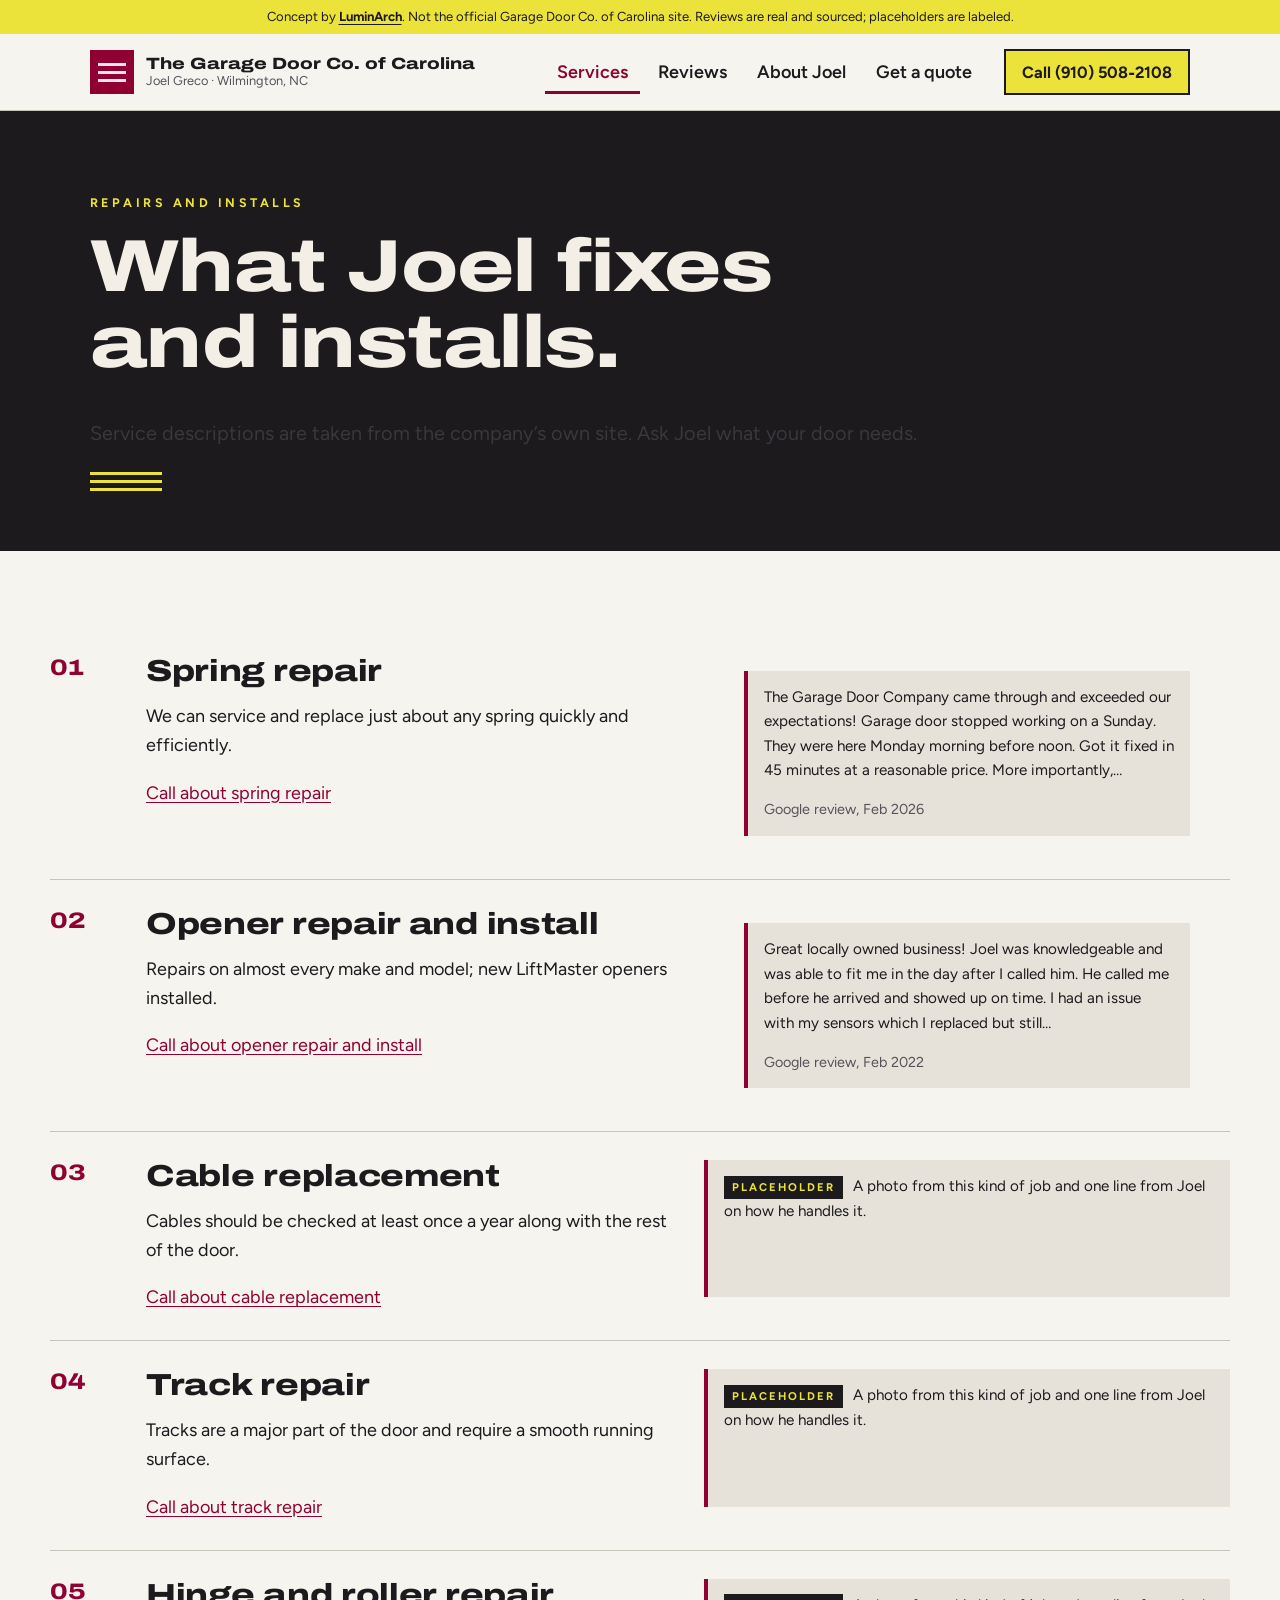
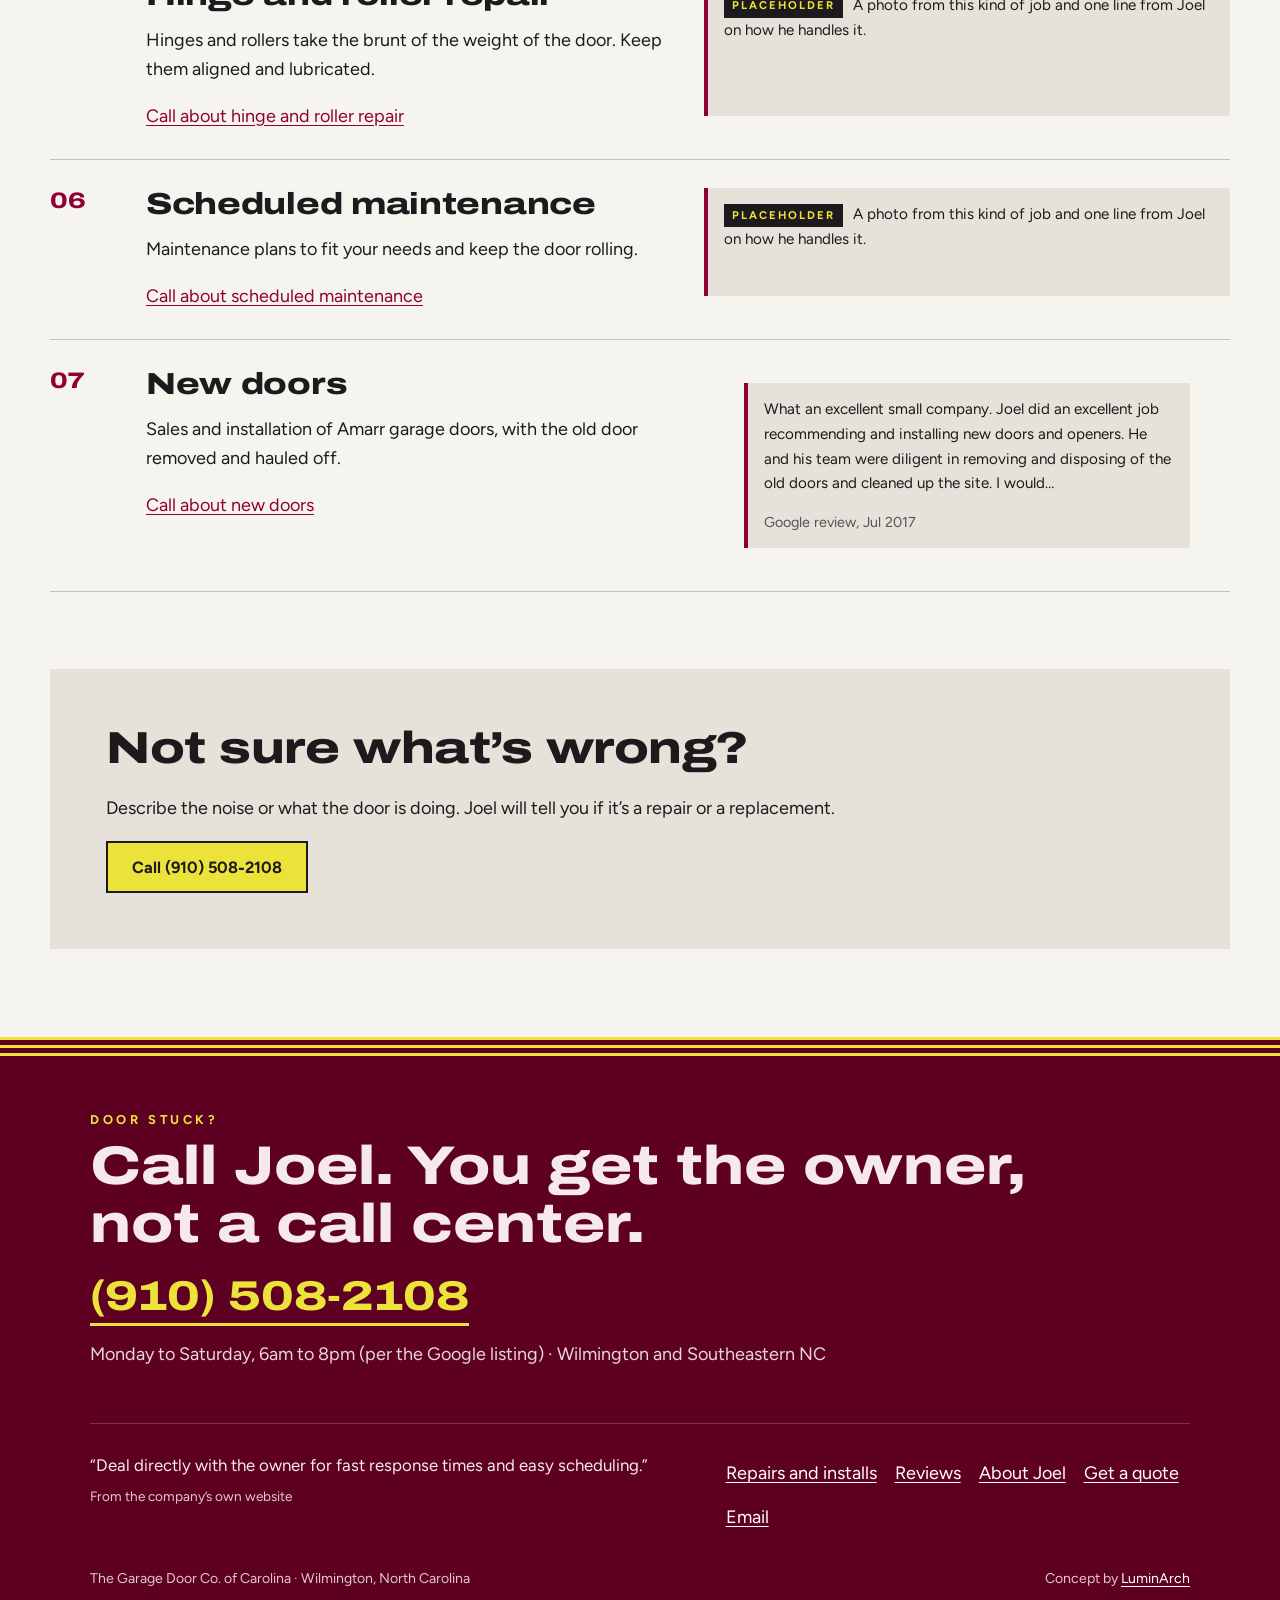
==== services.html @ 9bfe54ca "Garage Door Co. of Carolina concept demo" ====
<!doctype html><html lang="en" class="no-js"><head><meta charset="utf-8"><meta name="viewport" content="width=device-width,initial-scale=1">
<title>Garage Door Springs, Openers and New Doors | Wilmington</title><meta name="description" content="Spring repair, cables, tracks, rollers, opener repair and new Amarr doors with LiftMaster openers from The Garage Door Co. of Carolina in Wilmington. Call Joel."><link rel="canonical" href="https://garage-door-co-of-carolina-demo.vercel.app/services.html">
<meta property="og:type" content="website"><meta property="og:site_name" content="The Garage Door Co. of Carolina (concept)"><meta property="og:title" content="Garage Door Springs, Openers and New Doors | Wilmington"><meta property="og:description" content="Spring repair, cables, tracks, rollers, opener repair and new Amarr doors with LiftMaster openers from The Garage Door Co. of Carolina in Wilmington. Call Joel."><meta property="og:url" content="https://garage-door-co-of-carolina-demo.vercel.app/services.html"><meta property="og:image" content="https://garage-door-co-of-carolina-demo.vercel.app/og.png">
<meta name="twitter:card" content="summary_large_image"><meta name="twitter:title" content="Garage Door Springs, Openers and New Doors | Wilmington"><meta name="twitter:description" content="Spring repair, cables, tracks, rollers, opener repair and new Amarr doors with LiftMaster openers from The Garage Door Co. of Carolina in Wilmington. Call Joel."><meta name="twitter:image" content="https://garage-door-co-of-carolina-demo.vercel.app/og.png">
<meta name="robots" content="noindex, nofollow"><!-- concept demo, not for indexing -->
<meta name="theme-color" content="#5e0021">
<link rel="preload" as="font" type="font/woff2" href="fonts/archivo-normal-800-latin.woff2" crossorigin>
<link rel="preload" as="font" type="font/woff2" href="fonts/figtree-normal-400-700-latin.woff2" crossorigin>
<link rel="stylesheet" href="css/design-system.css"><link rel="stylesheet" href="css/components.css"><link rel="stylesheet" href="css/pages.css">
<link rel="icon" href="data:image/svg+xml,%3Csvg xmlns='http://www.w3.org/2000/svg' viewBox='0 0 32 32'%3E%3Crect width='32' height='32' fill='%238f0033'/%3E%3Cpath d='M6 10h20M6 16h20M6 22h20' stroke='%23fff' stroke-width='3'/%3E%3C/svg%3E">
<script>document.documentElement.classList.replace('no-js','js-ready')</script><script type="application/ld+json">[{"@context": "https://schema.org", "@type": "HomeAndConstructionBusiness", "name": "The Garage Door Co. of Carolina", "url": "https://garage-door-co-of-carolina-demo.vercel.app/", "telephone": "+1-910-508-2108", "email": "info@thegaragedoorcompany.biz", "founder": {"@type": "Person", "name": "Joel Greco"}, "address": {"@type": "PostalAddress", "addressLocality": "Wilmington", "addressRegion": "NC", "addressCountry": "US"}, "openingHours": "Mo-Sa 06:00-20:00", "areaServed": "Southeastern North Carolina", "aggregateRating": {"@type": "AggregateRating", "ratingValue": "4.9", "reviewCount": "97"}}, {"@context": "https://schema.org", "@type": "Service", "serviceType": "Garage door and opener installation and repair", "provider": {"@type": "HomeAndConstructionBusiness", "name": "The Garage Door Co. of Carolina"}, "areaServed": "Wilmington, NC"}, {"@context": "https://schema.org", "@type": "BreadcrumbList", "itemListElement": [{"@type": "ListItem", "position": 1, "name": "Home", "item": "https://garage-door-co-of-carolina-demo.vercel.app/"}, {"@type": "ListItem", "position": 2, "name": "Repairs and installs", "item": "https://garage-door-co-of-carolina-demo.vercel.app/services.html"}]}]</script></head><body>
<a class="skip" href="#main">Skip to content</a>
<div class="demo-bar">Concept by <a href="https://luminarch.pro">LuminArch</a>. Not the official Garage Door Co. of Carolina site. Reviews are real and sourced; placeholders are labeled.</div>
<header class="top"><div class="wrap nav"><a class="mark" href="index.html"><span class="mk" aria-hidden="true"><i></i><i></i><i></i></span><span><b>The Garage Door Co. of Carolina</b><small>Joel Greco &middot; Wilmington, NC</small></span></a>
<button class="menu-btn" aria-expanded="false" aria-controls="menu">Menu</button><ul id="menu"><li><a href="services.html" aria-current="page">Services</a></li><li><a href="reviews.html">Reviews</a></li><li><a href="about.html">About Joel</a></li><li><a href="contact.html">Get a quote</a></li></ul><a class="btn btn--call" href="tel:+19105082108">Call (910) 508&#8209;2108</a></div></header><main id="main">
<section class="sub on-dark"><div class="wrap"><p class="kicker">Repairs and installs</p><h1>What Joel fixes and installs.</h1><p class="lede">Service descriptions are taken from the company&rsquo;s own site. Ask Joel what your door needs.</p><span class="seams " aria-hidden="true"><i></i><i></i><i></i></span></div></section>
<section class="wrap svc"><article id="springs" class="svc-row rv"><span class="n">01</span><div><h2>Spring repair</h2><p>We can service and replace just about any spring quickly and efficiently.</p><a href="tel:+19105082108">Call about spring repair</a></div><blockquote class="note"><p>The Garage Door Company came through and exceeded our expectations! Garage door stopped working on a Sunday. They were here Monday morning before noon. Got it fixed in 45 minutes at a reasonable price. More importantly,&hellip;</p><footer class="fine">Google review, Feb 2026</footer></blockquote></article><article id="openers" class="svc-row rv"><span class="n">02</span><div><h2>Opener repair and install</h2><p>Repairs on almost every make and model; new LiftMaster openers installed.</p><a href="tel:+19105082108">Call about opener repair and install</a></div><blockquote class="note"><p>Great locally owned business! Joel was knowledgeable and was able to fit me in the day after I called him. He called me before he arrived and showed up on time. I had an issue with my sensors which I replaced but still&hellip;</p><footer class="fine">Google review, Feb 2022</footer></blockquote></article><article id="cables" class="svc-row rv"><span class="n">03</span><div><h2>Cable replacement</h2><p>Cables should be checked at least once a year along with the rest of the door.</p><a href="tel:+19105082108">Call about cable replacement</a></div><p class="note"><span class="ph">Placeholder</span> A photo from this kind of job and one line from Joel on how he handles it.</p></article><article id="tracks" class="svc-row rv"><span class="n">04</span><div><h2>Track repair</h2><p>Tracks are a major part of the door and require a smooth running surface.</p><a href="tel:+19105082108">Call about track repair</a></div><p class="note"><span class="ph">Placeholder</span> A photo from this kind of job and one line from Joel on how he handles it.</p></article><article id="rollers" class="svc-row rv"><span class="n">05</span><div><h2>Hinge and roller repair</h2><p>Hinges and rollers take the brunt of the weight of the door. Keep them aligned and lubricated.</p><a href="tel:+19105082108">Call about hinge and roller repair</a></div><p class="note"><span class="ph">Placeholder</span> A photo from this kind of job and one line from Joel on how he handles it.</p></article><article id="maintenance" class="svc-row rv"><span class="n">06</span><div><h2>Scheduled maintenance</h2><p>Maintenance plans to fit your needs and keep the door rolling.</p><a href="tel:+19105082108">Call about scheduled maintenance</a></div><p class="note"><span class="ph">Placeholder</span> A photo from this kind of job and one line from Joel on how he handles it.</p></article><article id="new-doors" class="svc-row rv"><span class="n">07</span><div><h2>New doors</h2><p>Sales and installation of Amarr garage doors, with the old door removed and hauled off.</p><a href="tel:+19105082108">Call about new doors</a></div><blockquote class="note"><p>What an excellent small company. Joel did an excellent job recommending and installing new doors and openers. He and his team were diligent in removing and disposing of the old doors and cleaned up the site. I would&hellip;</p><footer class="fine">Google review, Jul 2017</footer></blockquote></article></section>
<section class="wrap band rv"><h2>Not sure what&rsquo;s wrong?</h2><p>Describe the noise or what the door is doing. Joel will tell you if it&rsquo;s a repair or a replacement.</p><a class="btn btn--call" href="tel:+19105082108">Call (910) 508&#8209;2108</a></section>
</main><footer class="site-foot"><span class="seams seams--rule" aria-hidden="true"><i></i><i></i><i></i></span><div class="wrap">
<div class="sign">
 <p class="sign-k">Door stuck?</p>
 <p class="sign-h">Call Joel. You get the owner, not a call center.</p>
 <a class="sign-num" href="tel:+19105082108">(910) 508&#8209;2108</a>
 <p class="sign-sub">Monday to Saturday, 6am to 8pm (per the Google listing) &middot; Wilmington and Southeastern NC</p>
</div>
<div class="foot-grid">
 <p class="foot-quote">&ldquo;Deal directly with the owner for fast response times and easy scheduling.&rdquo;<span>From the company&rsquo;s own website</span></p>
 <nav aria-label="Footer"><a href="services.html">Repairs and installs</a><a href="reviews.html">Reviews</a><a href="about.html">About Joel</a><a href="contact.html">Get a quote</a><a href="mailto:info@thegaragedoorcompany.biz">Email</a></nav>
</div>
<div class="foot-row"><span>The Garage Door Co. of Carolina &middot; Wilmington, North Carolina</span><span>Concept by <a href="https://luminarch.pro">LuminArch</a></span></div></div></footer>
<nav class="callbar" aria-label="Quick contact"><a class="cb-call" href="tel:+19105082108">Call Joel &middot; (910) 508&#8209;2108</a><a class="cb-q" href="contact.html">Quote</a></nav>
<script src="js/main.js"></script></body></html>
---- css/design-system.css ----
@font-face{font-family:'Archivo';font-style:normal;font-weight:800;font-display:swap;src:url(../fonts/archivo-normal-800-latin.woff2) format('woff2')}
@font-face{font-family:'Figtree';font-style:normal;font-weight:400 700;font-display:swap;src:url(../fonts/figtree-normal-400-700-latin.woff2) format('woff2')}
:root{--oxblood:#8f0033;--oxblood-dk:#5e0021;--lamp:#ece33a;--ink:#1c1a1d;--slate:#55525a;--paper:#f6f4ef;--concrete:#e6e2da;--seam:#c9c4ba;--white:#fff;
--disp:'Archivo','Arial Narrow',Arial,sans-serif;--body:'Figtree',system-ui,-apple-system,'Segoe UI',sans-serif;--ease:cubic-bezier(.22,1,.36,1);--wrap:1180px}
*,*::before,*::after{box-sizing:border-box}
html{-webkit-text-size-adjust:100%;scroll-behavior:smooth}
body{margin:0;background:var(--paper);color:var(--ink);font:400 18px/1.62 var(--body);overflow-x:hidden}
img{max-width:100%;height:auto;display:block}
h1,h2,h3{font-family:var(--disp);font-weight:800;line-height:1.04;letter-spacing:-.01em;margin:0 0 .5em;text-wrap:balance}
h1{font-size:clamp(2.1rem,6.4vw,4.6rem)}h2{font-size:clamp(1.7rem,3.8vw,2.8rem)}h3{font-size:1.25rem}
p{margin:0 0 1em;max-width:68ch}
a{color:var(--oxblood);text-underline-offset:3px}
:focus-visible{outline:3px solid var(--lamp);outline-offset:3px;box-shadow:0 0 0 6px var(--ink)}
.wrap{max-width:var(--wrap);margin:0 auto;padding:0 clamp(16px,4vw,40px)}
.sr{position:absolute;width:1px;height:1px;overflow:hidden;clip:rect(0 0 0 0)}
.kicker{font:700 .78rem/1.3 var(--body);letter-spacing:.28em;text-transform:uppercase;color:var(--oxblood);margin:0 0 1rem;display:flex;align-items:center;gap:.7em}
.on-dark .kicker{color:var(--lamp)}
.on-dark{background:var(--ink);color:#f3efe7}.on-dark a:not(.btn){color:var(--lamp)}
.fine{font-size:.9rem;color:var(--slate)}.on-dark .fine{color:#bdb8ae}
@media (prefers-reduced-motion:reduce){*{animation:none!important;transition:none!important;scroll-behavior:auto!important}}
---- css/components.css ----
.skip{position:absolute;left:-999px;top:0;background:var(--lamp);color:var(--ink);padding:12px 16px;z-index:99}.skip:focus{left:8px}
.demo-bar{background:var(--lamp);color:var(--ink);font-size:.82rem;line-height:1.4;padding:8px clamp(16px,4vw,40px);text-align:center}
.demo-bar a{color:var(--ink);font-weight:700;display:inline-block;padding:12px 0;margin:-12px 0}
.top{background:var(--paper);border-bottom:1px solid var(--seam);position:relative;z-index:20}
.nav{display:flex;align-items:center;gap:20px;min-height:76px}
.mark{display:flex;align-items:center;gap:12px;text-decoration:none;color:var(--ink);margin-right:auto;min-height:44px;min-width:0}
.mk{flex:none;width:44px;height:44px;background:var(--oxblood);display:grid;align-content:center;gap:5px;padding:0 8px}
.mk i{display:block;height:3px;background:#fff;opacity:.9}
.mark b{font-family:var(--disp);font-size:1.02rem;line-height:1.1;display:block}
.mark small{display:block;font-size:.8rem;color:var(--slate);line-height:1.3}
#menu{list-style:none;display:flex;gap:6px;margin:0;padding:0}
#menu a{white-space:nowrap;display:flex;align-items:center;min-height:44px;padding:0 12px;color:var(--ink);text-decoration:none;font-weight:600}
#menu a[aria-current]{color:var(--oxblood);box-shadow:inset 0 -3px 0 var(--oxblood)}
#menu a:hover{color:var(--oxblood)}
.menu-btn{display:none;font:700 1rem var(--body);background:none;border:2px solid var(--ink);min-height:44px;min-width:64px;padding:0 14px;cursor:pointer;color:var(--ink)}
.btn{display:inline-flex;align-items:center;justify-content:center;gap:.5em;min-height:52px;padding:0 24px;font:700 1.02rem var(--body);text-decoration:none;border:2px solid transparent;cursor:pointer;transition:transform .2s var(--ease),background .2s}
.btn:hover{transform:translateY(-2px)}
.btn--call{background:var(--lamp);color:var(--ink);border-color:var(--ink)}
.btn--ox{background:var(--oxblood);color:#fff}
.btn--line{border-color:currentColor;color:inherit;background:transparent}
.nav .btn--call{min-height:46px;padding:0 16px;white-space:nowrap}
.cl-short{display:none}
/* signature: door seams, three grooves like a sectional panel */
.seams{display:grid;gap:5px;width:72px}.seams i{display:block;height:3px;background:var(--oxblood)}
.on-dark .seams i{background:var(--lamp)}
.seams--rule{width:100%;margin:0}.seams--rule i{background:var(--seam)}
.ph{display:inline-block;background:var(--ink);color:var(--lamp);font:700 .7rem/1 var(--body);letter-spacing:.18em;text-transform:uppercase;padding:6px 8px;margin-right:6px;vertical-align:middle}
.phbox{background:repeating-linear-gradient(0deg,var(--concrete) 0 46px,var(--seam) 46px 49px);border:1px solid var(--seam);min-height:280px;display:flex;align-items:flex-end;padding:20px}
.phbox p{background:var(--paper);padding:14px;margin:0;font-size:.95rem}
.note{background:var(--concrete);padding:14px 16px;font-size:.95rem;border-left:4px solid var(--oxblood)}
.stars{color:#b58900;letter-spacing:.08em}
.on-dark .stars{color:var(--lamp)}
.rv{opacity:1}
.js-ready .rv{opacity:0;transform:translateY(22px);transition:opacity .7s var(--ease),transform .7s var(--ease)}
.js-ready .rv.in{opacity:1;transform:none}
/* sticky call bar, phones */
.callbar{display:none}
@media (max-width:760px){
 .callbar{display:grid;grid-template-columns:1fr auto;position:fixed;left:0;right:0;bottom:0;z-index:50;background:var(--ink);border-top:3px solid var(--lamp);padding:8px 10px calc(8px + env(safe-area-inset-bottom));gap:8px}
 .callbar a{min-height:52px;display:flex;align-items:center;justify-content:center;font-weight:700;text-decoration:none}
 .callbar .cb-call{background:var(--lamp);color:var(--ink);font-size:1.08rem}
 .callbar .cb-q{color:#fff;border:2px solid #fff;padding:0 16px}
 body{padding-bottom:84px}
}
@media (max-width:1080px){
 .menu-btn{display:block}
 #menu{display:none;position:absolute;left:0;right:0;top:100%;background:var(--paper);flex-direction:column;padding:8px clamp(16px,4vw,40px) 16px;border-bottom:3px solid var(--oxblood);gap:0}
 #menu.open{display:flex}
 #menu a{min-height:52px;border-bottom:1px solid var(--seam)}
}
@media (max-width:760px){.nav .btn--call{display:none}}
@media (max-width:400px){.mark small{display:none}.mark b{font-size:.92rem}.nav{gap:10px}}
.site-foot{background:var(--oxblood-dk);color:#f6e9ee;padding:0 0 32px}
.site-foot .seams--rule i{background:var(--lamp)}
.sign{padding:56px 0 36px}
.sign-k{font:700 .8rem var(--body);letter-spacing:.28em;text-transform:uppercase;color:var(--lamp);margin:0 0 10px}
.sign-h{font:800 clamp(1.8rem,4.6vw,3.4rem)/1.05 var(--disp);margin:0 0 18px;max-width:22ch}
.sign-num{display:inline-flex;align-items:center;min-height:56px;font:800 clamp(1.6rem,5vw,2.6rem) var(--disp);color:var(--lamp)!important;text-decoration:none;border-bottom:3px solid var(--lamp)}
.sign-sub{margin-top:14px;color:#e9d6dd}
.foot-grid{display:grid;grid-template-columns:1.3fr 1fr;gap:32px;padding:28px 0;border-top:1px solid rgba(255,255,255,.2)}
.foot-grid nav{display:flex;flex-wrap:wrap;gap:0 18px;align-content:flex-start}
.foot-grid nav a{color:#fff;min-height:44px;display:inline-flex;align-items:center}
.foot-quote{font-size:1.05rem;margin:0}.foot-quote span{display:block;font-size:.85rem;color:#e0c6cf;margin-top:6px}
.foot-row{display:flex;flex-wrap:wrap;justify-content:space-between;gap:8px 20px;font-size:.88rem;color:#e0c6cf}
.foot-row a{color:#fff;display:inline-block;padding:12px 0;margin:-12px 0}
@media (max-width:700px){.foot-grid{grid-template-columns:1fr}}
---- css/pages.css ----
/* HERO: object-led. A drawn sectional door beside the copy; the door's handle is the phone number. */
.hero{padding:clamp(36px,6vw,80px) 0 clamp(40px,6vw,88px);background:var(--paper)}
.hero-grid{display:grid;grid-template-columns:1.15fr .85fr;gap:clamp(28px,5vw,72px);align-items:center}
.hero h1 em{font-style:normal;color:var(--oxblood)}
.lede{font-size:clamp(1.08rem,1.6vw,1.24rem);color:#3a373d}
.cta{display:flex;flex-wrap:wrap;gap:12px;margin:26px 0 22px}
.hero-facts{display:flex;flex-wrap:wrap;gap:10px 28px;margin:0;padding:18px 0 0;border-top:1px solid var(--seam)}
.hero-facts div{min-width:0}.hero-facts dt{font-size:.74rem;letter-spacing:.22em;text-transform:uppercase;color:var(--slate);font-weight:700}
.hero-facts dd{margin:2px 0 0;font-weight:600}
.door{position:relative;background:var(--ink);padding:16px 16px 0;box-shadow:0 30px 60px -30px rgba(28,26,29,.55)}
.door-frame{background:#d9d4ca;display:grid;gap:4px;padding:4px 4px 0}
.panel{height:clamp(54px,7vw,82px);background:linear-gradient(#f2efe9,#dcd7cd);display:grid;grid-template-columns:repeat(4,1fr);gap:8px;padding:9px}
.panel i{border:1px solid #c6c0b4;box-shadow:inset 0 1px 0 #fff}
.door-handle{position:absolute;left:50%;bottom:clamp(24px,4vw,40px);transform:translateX(-50%);width:max-content;max-width:calc(100% - 32px);background:var(--lamp);color:var(--ink);text-decoration:none;font:800 clamp(1.15rem,2.6vw,1.7rem) var(--disp);padding:14px 22px;border:3px solid var(--ink);display:flex;flex-direction:column;align-items:center;line-height:1.1}
.door-handle small{font:700 .72rem var(--body);letter-spacing:.22em;text-transform:uppercase;margin-bottom:4px}
.door-handle:hover{background:#fff}
.door-cap{font-size:.85rem;color:var(--slate);margin:12px 0 0}
@media (max-width:860px){.hero-grid{grid-template-columns:1fr}.door{max-width:520px}}
/* fixes: a two-column ledger of what breaks */
.breaks{padding:clamp(56px,8vw,104px) 0}
.breaks-grid{display:grid;grid-template-columns:.8fr 1.2fr;gap:clamp(28px,5vw,72px)}
.breaks-head{position:sticky;top:24px;align-self:start}
.ledger{list-style:none;margin:0;padding:0;border-top:3px solid var(--ink)}
.ledger li{display:grid;grid-template-columns:3.2rem 1fr;gap:6px 16px;padding:18px 0;border-bottom:1px solid var(--seam)}
.ledger .n{font:800 1.1rem var(--disp);color:var(--oxblood)}
.ledger b{display:block;font-size:1.1rem}
.ledger span{grid-column:2;color:#3a373d}
@media (max-width:860px){.breaks-grid{grid-template-columns:1fr}.breaks-head{position:static}}
/* install band, dark, grid break: the brand chips overhang */
.install{padding:clamp(56px,8vw,100px) 0}
.install-grid{display:grid;grid-template-columns:1.1fr .9fr;gap:clamp(28px,5vw,64px);align-items:start}
.brands{display:grid;gap:14px;margin-top:-90px}
.brand{background:var(--paper);color:var(--ink);padding:22px 24px;border-left:8px solid var(--oxblood)}
.brand b{font:800 1.5rem var(--disp);display:block}
@media (max-width:860px){.install-grid{grid-template-columns:1fr}.brands{margin-top:0}}
/* reviews: one big pull quote, then a strip */
.voices{padding:clamp(56px,8vw,104px) 0}
.pull{font:800 clamp(1.4rem,3vw,2.2rem)/1.2 var(--disp);margin:0 0 12px;max-width:30ch}
.pull-cap{color:var(--slate);font-size:.95rem}
.strip{display:grid;grid-template-columns:repeat(auto-fit,minmax(260px,1fr));gap:18px;margin:36px 0 28px}
.rcard{margin:0;background:var(--white);border:1px solid var(--seam);padding:22px;display:flex;flex-direction:column}
.rcard blockquote{margin:10px 0 14px;flex:1}.rcard blockquote p{margin:0}
.rcard figcaption{font-size:.88rem;color:var(--slate)}
.rating{display:flex;align-items:baseline;gap:12px;flex-wrap:wrap;margin-bottom:26px}
.rating b{font:800 3.4rem/1 var(--disp);color:var(--oxblood)}
/* area */
.area{display:grid;grid-template-columns:1fr 1fr;gap:clamp(24px,4vw,56px);padding:0 clamp(16px,4vw,40px) clamp(56px,8vw,100px);align-items:center}
@media (max-width:860px){.area{grid-template-columns:1fr}}
/* sub pages */
.sub{padding:clamp(40px,7vw,84px) 0 clamp(34px,5vw,60px)}
.sub .seams{margin-top:22px}
.svc{padding:clamp(40px,6vw,80px) 0;display:grid;gap:0}
.svc-row{display:grid;grid-template-columns:4rem 1fr 1fr;gap:16px 32px;padding:28px 0;border-bottom:1px solid var(--seam)}
.svc-row .n{font:800 1.4rem var(--disp);color:var(--oxblood)}
.svc-row h2{font-size:clamp(1.4rem,2.6vw,1.9rem)}
@media (max-width:760px){.svc-row{grid-template-columns:1fr}}
.band{background:var(--concrete);padding:clamp(32px,5vw,56px);margin-bottom:clamp(48px,7vw,88px)}
.rv-list{display:grid;grid-template-columns:repeat(auto-fit,minmax(280px,1fr));gap:18px;padding:clamp(40px,6vw,72px) clamp(16px,4vw,40px)}
.about{display:grid;grid-template-columns:.8fr 1.2fr;gap:clamp(28px,5vw,64px);padding:clamp(40px,6vw,80px) clamp(16px,4vw,40px)}
@media (max-width:860px){.about{grid-template-columns:1fr}}
.facts dl{display:grid;grid-template-columns:repeat(auto-fit,minmax(200px,1fr));gap:0;margin:0 0 clamp(48px,7vw,88px);border-top:3px solid var(--ink)}
.facts dl div{padding:18px 16px 18px 0;border-bottom:1px solid var(--seam)}
.facts dt{font-size:.74rem;letter-spacing:.22em;text-transform:uppercase;color:var(--slate);font-weight:700}.facts dd{margin:4px 0 0;font-weight:600}
.contact{display:grid;grid-template-columns:.9fr 1.1fr;gap:clamp(28px,5vw,64px);padding:clamp(40px,6vw,80px) clamp(16px,4vw,40px)}
@media (max-width:860px){.contact{grid-template-columns:1fr}}
.c-big{display:inline-flex;align-items:center;min-height:56px;font:800 clamp(1.7rem,4vw,2.4rem) var(--disp);text-decoration:none;color:var(--oxblood)}
.c-mail{display:inline-flex;align-items:center;min-height:44px;word-break:break-all}
.form{background:var(--white);border:1px solid var(--seam);padding:clamp(18px,3vw,32px)}
.form fieldset{border:0;padding:0;margin:0}
.form label{display:block;font-weight:600;margin-bottom:14px}
.form input,.form select,.form textarea{display:block;width:100%;margin-top:6px;font:400 1rem var(--body);padding:12px;min-height:48px;border:1px solid #8d8893;background:#fff;color:var(--ink)}
.form textarea{min-height:120px}
.two{display:grid;grid-template-columns:1fr 1fr;gap:0 16px}@media (max-width:560px){.two{grid-template-columns:1fr}}
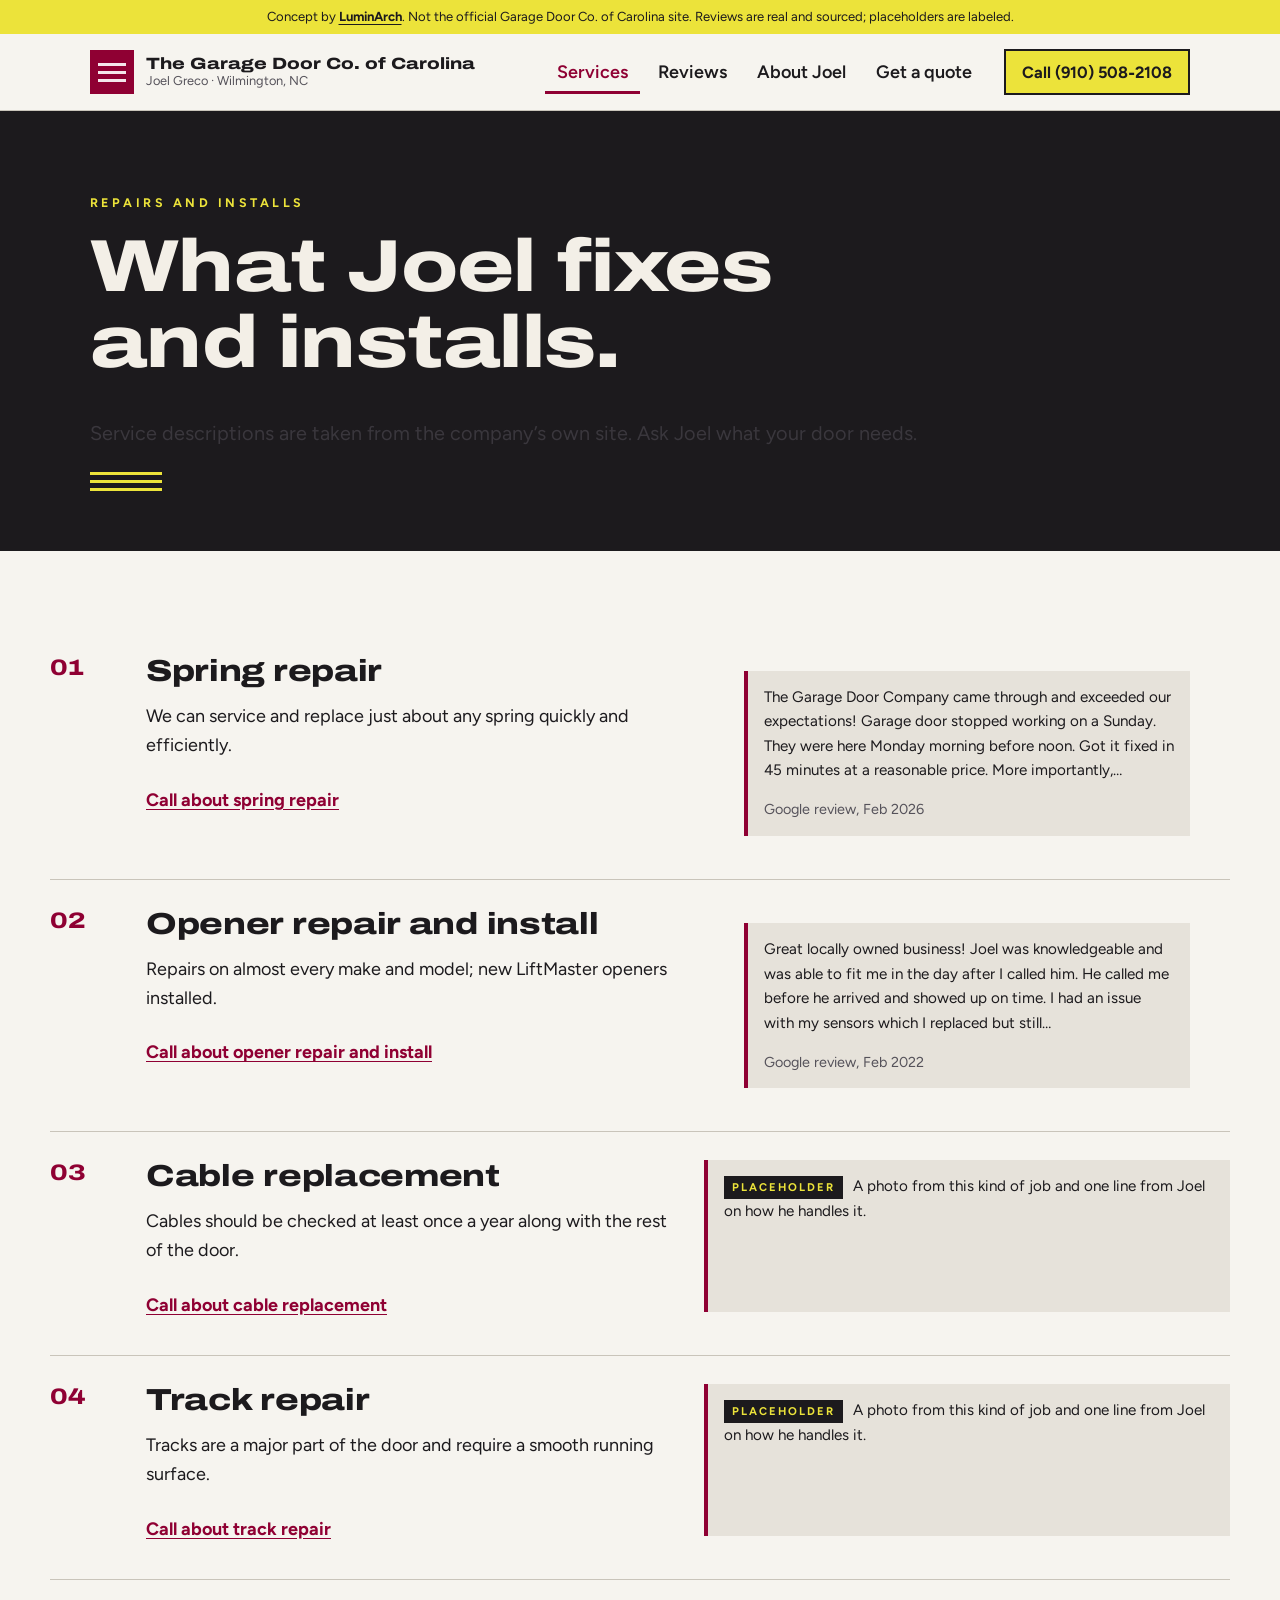
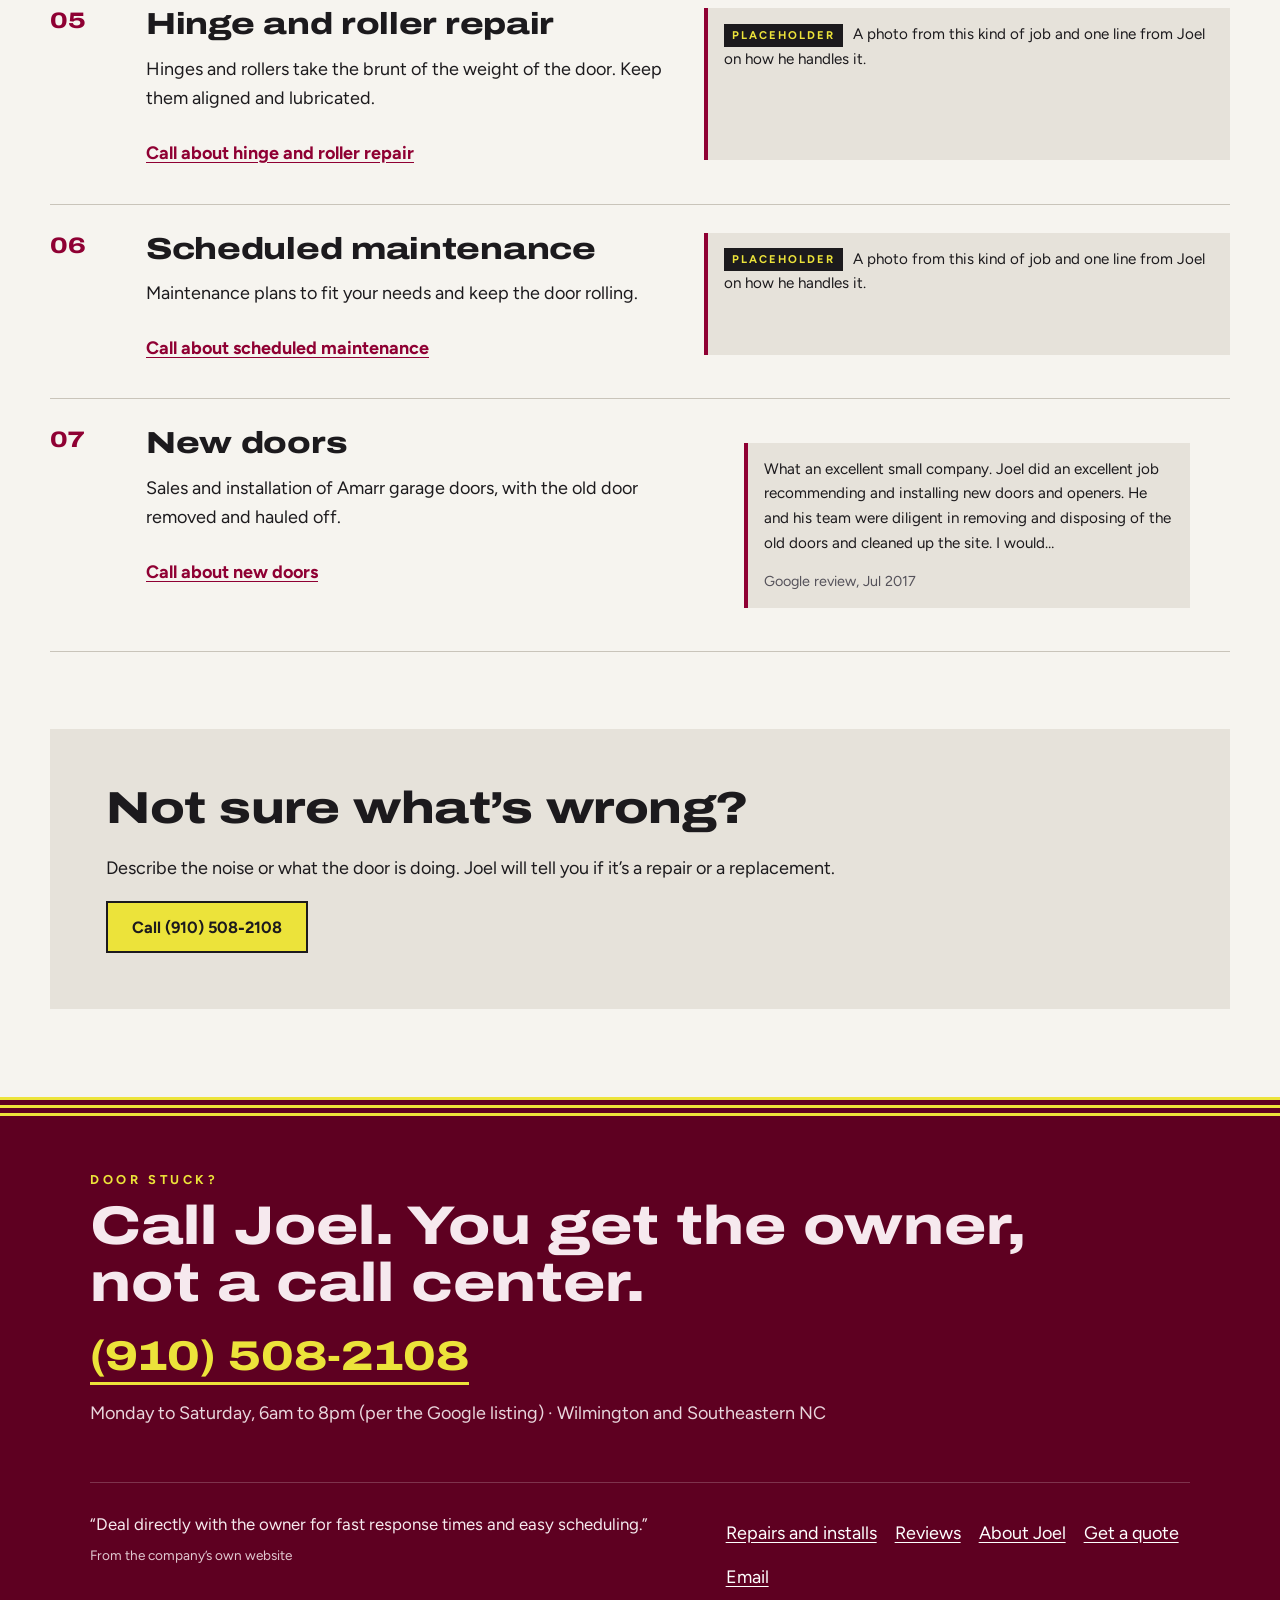
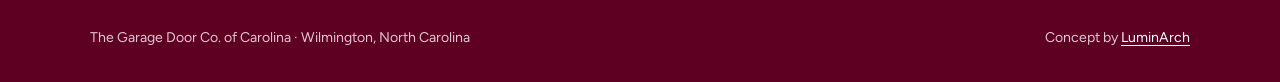
==== commit dc2ac034: "Tap targets on service links; facts log, design DNA" ====
--- a/services.html
+++ b/services.html
@@ -14,7 +14,7 @@
 <header class="top"><div class="wrap nav"><a class="mark" href="index.html"><span class="mk" aria-hidden="true"><i></i><i></i><i></i></span><span><b>The Garage Door Co. of Carolina</b><small>Joel Greco &middot; Wilmington, NC</small></span></a>
 <button class="menu-btn" aria-expanded="false" aria-controls="menu">Menu</button><ul id="menu"><li><a href="services.html" aria-current="page">Services</a></li><li><a href="reviews.html">Reviews</a></li><li><a href="about.html">About Joel</a></li><li><a href="contact.html">Get a quote</a></li></ul><a class="btn btn--call" href="tel:+19105082108">Call (910) 508&#8209;2108</a></div></header><main id="main">
 <section class="sub on-dark"><div class="wrap"><p class="kicker">Repairs and installs</p><h1>What Joel fixes and installs.</h1><p class="lede">Service descriptions are taken from the company&rsquo;s own site. Ask Joel what your door needs.</p><span class="seams " aria-hidden="true"><i></i><i></i><i></i></span></div></section>
-<section class="wrap svc"><article id="springs" class="svc-row rv"><span class="n">01</span><div><h2>Spring repair</h2><p>We can service and replace just about any spring quickly and efficiently.</p><a href="tel:+19105082108">Call about spring repair</a></div><blockquote class="note"><p>The Garage Door Company came through and exceeded our expectations! Garage door stopped working on a Sunday. They were here Monday morning before noon. Got it fixed in 45 minutes at a reasonable price. More importantly,&hellip;</p><footer class="fine">Google review, Feb 2026</footer></blockquote></article><article id="openers" class="svc-row rv"><span class="n">02</span><div><h2>Opener repair and install</h2><p>Repairs on almost every make and model; new LiftMaster openers installed.</p><a href="tel:+19105082108">Call about opener repair and install</a></div><blockquote class="note"><p>Great locally owned business! Joel was knowledgeable and was able to fit me in the day after I called him. He called me before he arrived and showed up on time. I had an issue with my sensors which I replaced but still&hellip;</p><footer class="fine">Google review, Feb 2022</footer></blockquote></article><article id="cables" class="svc-row rv"><span class="n">03</span><div><h2>Cable replacement</h2><p>Cables should be checked at least once a year along with the rest of the door.</p><a href="tel:+19105082108">Call about cable replacement</a></div><p class="note"><span class="ph">Placeholder</span> A photo from this kind of job and one line from Joel on how he handles it.</p></article><article id="tracks" class="svc-row rv"><span class="n">04</span><div><h2>Track repair</h2><p>Tracks are a major part of the door and require a smooth running surface.</p><a href="tel:+19105082108">Call about track repair</a></div><p class="note"><span class="ph">Placeholder</span> A photo from this kind of job and one line from Joel on how he handles it.</p></article><article id="rollers" class="svc-row rv"><span class="n">05</span><div><h2>Hinge and roller repair</h2><p>Hinges and rollers take the brunt of the weight of the door. Keep them aligned and lubricated.</p><a href="tel:+19105082108">Call about hinge and roller repair</a></div><p class="note"><span class="ph">Placeholder</span> A photo from this kind of job and one line from Joel on how he handles it.</p></article><article id="maintenance" class="svc-row rv"><span class="n">06</span><div><h2>Scheduled maintenance</h2><p>Maintenance plans to fit your needs and keep the door rolling.</p><a href="tel:+19105082108">Call about scheduled maintenance</a></div><p class="note"><span class="ph">Placeholder</span> A photo from this kind of job and one line from Joel on how he handles it.</p></article><article id="new-doors" class="svc-row rv"><span class="n">07</span><div><h2>New doors</h2><p>Sales and installation of Amarr garage doors, with the old door removed and hauled off.</p><a href="tel:+19105082108">Call about new doors</a></div><blockquote class="note"><p>What an excellent small company. Joel did an excellent job recommending and installing new doors and openers. He and his team were diligent in removing and disposing of the old doors and cleaned up the site. I would&hellip;</p><footer class="fine">Google review, Jul 2017</footer></blockquote></article></section>
+<section class="wrap svc"><article id="springs" class="svc-row rv"><span class="n">01</span><div><h2>Spring repair</h2><p>We can service and replace just about any spring quickly and efficiently.</p><a class="tl" href="tel:+19105082108">Call about spring repair</a></div><blockquote class="note"><p>The Garage Door Company came through and exceeded our expectations! Garage door stopped working on a Sunday. They were here Monday morning before noon. Got it fixed in 45 minutes at a reasonable price. More importantly,&hellip;</p><footer class="fine">Google review, Feb 2026</footer></blockquote></article><article id="openers" class="svc-row rv"><span class="n">02</span><div><h2>Opener repair and install</h2><p>Repairs on almost every make and model; new LiftMaster openers installed.</p><a class="tl" href="tel:+19105082108">Call about opener repair and install</a></div><blockquote class="note"><p>Great locally owned business! Joel was knowledgeable and was able to fit me in the day after I called him. He called me before he arrived and showed up on time. I had an issue with my sensors which I replaced but still&hellip;</p><footer class="fine">Google review, Feb 2022</footer></blockquote></article><article id="cables" class="svc-row rv"><span class="n">03</span><div><h2>Cable replacement</h2><p>Cables should be checked at least once a year along with the rest of the door.</p><a class="tl" href="tel:+19105082108">Call about cable replacement</a></div><p class="note"><span class="ph">Placeholder</span> A photo from this kind of job and one line from Joel on how he handles it.</p></article><article id="tracks" class="svc-row rv"><span class="n">04</span><div><h2>Track repair</h2><p>Tracks are a major part of the door and require a smooth running surface.</p><a class="tl" href="tel:+19105082108">Call about track repair</a></div><p class="note"><span class="ph">Placeholder</span> A photo from this kind of job and one line from Joel on how he handles it.</p></article><article id="rollers" class="svc-row rv"><span class="n">05</span><div><h2>Hinge and roller repair</h2><p>Hinges and rollers take the brunt of the weight of the door. Keep them aligned and lubricated.</p><a class="tl" href="tel:+19105082108">Call about hinge and roller repair</a></div><p class="note"><span class="ph">Placeholder</span> A photo from this kind of job and one line from Joel on how he handles it.</p></article><article id="maintenance" class="svc-row rv"><span class="n">06</span><div><h2>Scheduled maintenance</h2><p>Maintenance plans to fit your needs and keep the door rolling.</p><a class="tl" href="tel:+19105082108">Call about scheduled maintenance</a></div><p class="note"><span class="ph">Placeholder</span> A photo from this kind of job and one line from Joel on how he handles it.</p></article><article id="new-doors" class="svc-row rv"><span class="n">07</span><div><h2>New doors</h2><p>Sales and installation of Amarr garage doors, with the old door removed and hauled off.</p><a class="tl" href="tel:+19105082108">Call about new doors</a></div><blockquote class="note"><p>What an excellent small company. Joel did an excellent job recommending and installing new doors and openers. He and his team were diligent in removing and disposing of the old doors and cleaned up the site. I would&hellip;</p><footer class="fine">Google review, Jul 2017</footer></blockquote></article></section>
 <section class="wrap band rv"><h2>Not sure what&rsquo;s wrong?</h2><p>Describe the noise or what the door is doing. Joel will tell you if it&rsquo;s a repair or a replacement.</p><a class="btn btn--call" href="tel:+19105082108">Call (910) 508&#8209;2108</a></section>
 </main><footer class="site-foot"><span class="seams seams--rule" aria-hidden="true"><i></i><i></i><i></i></span><div class="wrap">
 <div class="sign">
--- a/css/pages.css
+++ b/css/pages.css
@@ -71,3 +71,4 @@
 .form input,.form select,.form textarea{display:block;width:100%;margin-top:6px;font:400 1rem var(--body);padding:12px;min-height:48px;border:1px solid #8d8893;background:#fff;color:var(--ink)}
 .form textarea{min-height:120px}
 .two{display:grid;grid-template-columns:1fr 1fr;gap:0 16px}@media (max-width:560px){.two{grid-template-columns:1fr}}
+.tl{display:inline-flex;align-items:center;min-height:44px;font-weight:700}
